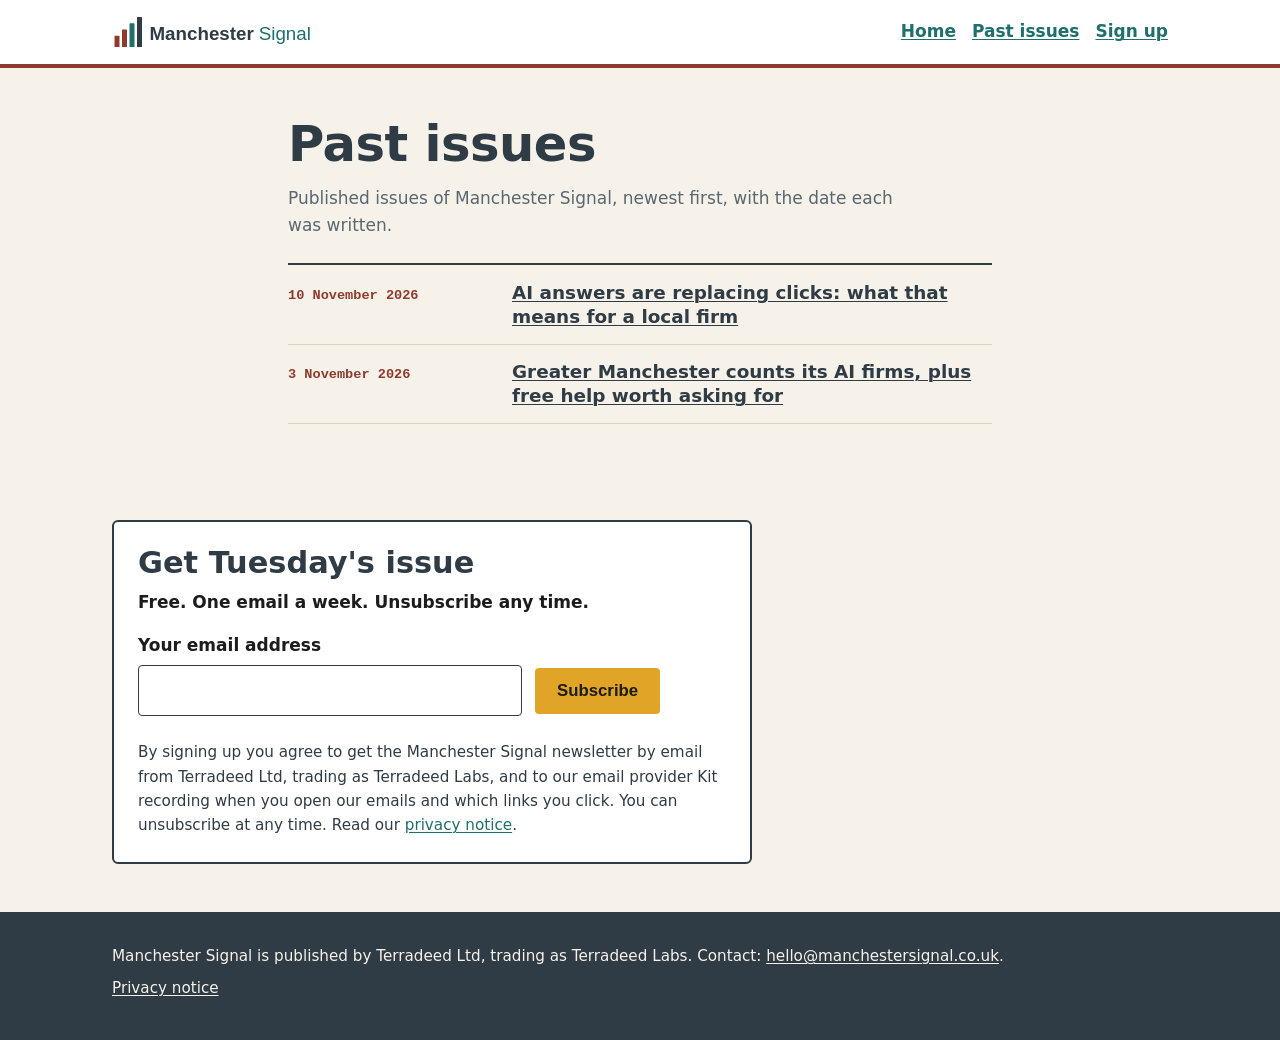
==== issues/index.html @ dba079d7 "Publish past issues and a free AI tool audit Add a newest-first issue archive, web versions of the 3" ====
<!doctype html>
<html lang="en-GB">
<head>
<meta charset="utf-8">
<meta name="viewport" content="width=device-width, initial-scale=1, viewport-fit=cover">
<title>Past issues: Manchester Signal</title>
<meta name="description" content="Past issues of Manchester Signal, practical AI news for North West businesses. Listed newest first, with the date each was written.">
<link rel="canonical" href="https://manchestersignal.co.uk/issues/">
<link rel="stylesheet" href="/styles.css">
<link rel="icon" href="/logo.svg" type="image/svg+xml">
<meta property="og:title" content="Past issues: Manchester Signal">
<meta property="og:description" content="Past issues of Manchester Signal, practical AI news for North West businesses. Listed newest first, with the date each was written.">
<meta property="og:image" content="https://manchestersignal.co.uk/og-image.png">
<meta property="og:image:width" content="1200">
<meta property="og:image:height" content="627">
<meta property="og:image:alt" content="Manchester Signal: Practical AI news for North West businesses, every Tuesday.">
<meta property="og:url" content="https://manchestersignal.co.uk/issues/">
<meta property="og:type" content="website">
<meta name="twitter:card" content="summary_large_image">
</head>
<body>
<a class="skip" href="#main">Skip to content</a>
<header class="site">
  <div class="wrap">
    <a href="/index.html" aria-label="Manchester Signal home"><img src="/logo.svg" alt="Manchester Signal" width="225" height="40"></a>
    <nav aria-label="Main">
      <a href="/index.html">Home</a>
      <a href="/issues/" aria-current="page">Past issues</a>
      <a href="#signup">Sign up</a>
    </nav>
  </div>
</header>

<main id="main">
  <section>
    <div class="wrap prose">
      <h1>Past issues</h1>
      <p class="intro">Published issues of Manchester Signal, newest first, with the date each was written.</p>
      <ul class="archive">
        <li>
          <time datetime="2026-11-10">10 November 2026</time>
          <a href="001.html">AI answers are replacing clicks: what that means for a local firm</a>
        </li>
        <li>
          <time datetime="2026-11-03">3 November 2026</time>
          <a href="000.html">Greater Manchester counts its AI firms, plus free help worth asking for</a>
        </li>
      </ul>
    </div>
  </section>

  <section id="signup" aria-labelledby="signup-title">
    <div class="wrap">
      <div class="signup">
        <h2 id="signup-title">Get Tuesday's issue</h2>
        <p class="terms">Free. One email a week. Unsubscribe any time.</p>
        <form action="https://app.kit.com/forms/10103367/subscriptions" method="post">
          <label for="signup-email" style="display: block; font-weight: 600; margin: 0 0 .35rem;">Your email address</label>
          <input id="signup-email" type="email" name="email_address" autocomplete="email" required style="font: inherit; width: 100%; max-width: 24rem; padding: .7rem .8rem; border: 1px solid #2F3B45; border-radius: 4px; margin: 0 .5rem .5rem 0;">
          <button type="submit" class="button">Subscribe</button>
        </form>
        <p class="consent">By signing up you agree to get the Manchester Signal newsletter by email from Terradeed Ltd, trading as Terradeed Labs, and to our email provider Kit recording when you open our emails and which links you click. You can unsubscribe at any time. Read our <a href="/privacy.html">privacy notice</a>.</p>
      </div>
    </div>
  </section>
</main>

<footer class="site">
  <div class="wrap">
    <p>Manchester Signal is published by Terradeed Ltd, trading as Terradeed Labs. Contact: <a href="mailto:hello@manchestersignal.co.uk">hello@manchestersignal.co.uk</a>.</p>
    <p><a href="/privacy.html">Privacy notice</a></p>
  </div>
</footer>
</body>
</html>
---- styles.css ----
/* Manchester Signal: plain, fast, accessible. System fonts, no external requests.
   Layout: one column of full-width bands (header, slate hero, sections, slate footer),
   content capped at 68rem. Palette and type from branding.md. */
:root {
  --slate: #2F3B45;   /* headings, hero, footer */
  --brick: #8C3B2E;   /* accents, rules */
  --teal: #1F6F6B;    /* links */
  --gold: #E0A526;    /* buttons and highlights only, never text on light */
  --paper: #F6F2EA;   /* page background */
  --ink: #1C1C1C;     /* body text */
  --stone: #5A6670;   /* secondary text */
  --white: #FFFFFF;
  --line: #D9D2C3;
  --cream: #FFF6DD;
  --font-display: Archivo, "Source Sans 3", system-ui, Arial, sans-serif;
  --font-body: "Source Sans 3", system-ui, -apple-system, "Segoe UI", Roboto, Arial, sans-serif;
  --font-mono: ui-monospace, Menlo, Consolas, monospace;
  color-scheme: light;
}
* { box-sizing: border-box; }
html { font-size: 100%; }
body {
  margin: 0;
  font-family: var(--font-body);
  font-size: 1.0625rem;
  line-height: 1.6;
  color: var(--ink);
  background: var(--paper);
}
a { color: var(--teal); text-decoration-thickness: 1px; text-underline-offset: 2px; }
a:hover { color: var(--brick); }
a:focus-visible, button:focus-visible, input:focus-visible {
  outline: 3px solid var(--gold); outline-offset: 2px;
}
.skip { position: absolute; left: -9999px; }
.skip:focus { left: 1rem; top: 1rem; background: var(--slate); color: var(--paper); padding: .5rem 1rem; z-index: 10; }
.wrap {
  max-width: 68rem; margin: 0 auto;
  padding-left: max(16px, env(safe-area-inset-left, 0px));
  padding-right: max(16px, env(safe-area-inset-right, 0px));
}
h1, h2, h3 { font-family: var(--font-display); line-height: 1.15; color: var(--slate); text-wrap: balance; }
h1 { font-size: clamp(2rem, 5vw, 3.1rem); margin: 0 0 1rem; letter-spacing: -.01em; }
h2 { font-size: clamp(1.4rem, 3vw, 1.9rem); margin: 0 0 1rem; }
h3 { font-size: 1.15rem; margin: 0 0 .35rem; }

.draft-banner { background: var(--brick); color: var(--white); padding-block: .6rem; font-weight: 700; font-size: .95rem; }

header.site { background: var(--white); border-bottom: 4px solid var(--brick); }
header.site .wrap { display: flex; align-items: center; justify-content: space-between; gap: .75rem 1rem; padding-block: .75rem; flex-wrap: wrap; }
header.site img { height: 40px; width: auto; display: block; }
header.site nav { display: flex; gap: 1rem; flex-wrap: wrap; }
header.site nav a { font-weight: 600; }

/* Hero */
.hero { background: var(--slate); color: var(--paper); padding-block: 3.25rem 3.5rem; position: relative; overflow: hidden; }
.hero .wrap { position: relative; }
.hero h1 { color: var(--white); max-width: 22ch; }
.hero .kicker { color: var(--gold); font-weight: 700; letter-spacing: .06em; text-transform: uppercase; font-size: .9rem; margin: 0 0 .75rem; }
.hero .lede { font-size: 1.25rem; max-width: 38rem; margin: 0 0 .75rem; }
.hero .who { max-width: 38rem; margin: 0 0 1.75rem; color: #D8DEE2; }
.hero .bars { position: absolute; right: max(16px, env(safe-area-inset-right, 0px)); bottom: -3.5rem; display: flex; align-items: flex-end; gap: 14px; opacity: .16; pointer-events: none; }
.hero .bars span { display: block; width: 34px; border-radius: 3px; background: var(--paper); }
.hero .bars span:nth-child(1) { height: 70px; }
.hero .bars span:nth-child(2) { height: 120px; }
.hero .bars span:nth-child(3) { height: 170px; }
.hero .bars span:nth-child(4) { height: 220px; }
@media (max-width: 720px) { .hero .bars { display: none; } }

.button { display: inline-block; background: var(--gold); color: var(--ink); font-weight: 700; padding: .8rem 1.35rem; border-radius: 4px; text-decoration: none; border: 0; font-size: 1.05rem; cursor: pointer; }
.button:hover { background: #F0B83A; color: var(--ink); }
.hero .small { font-size: .95rem; color: #D8DEE2; margin: .75rem 0 0; }

.region { background: var(--white); border-bottom: 1px solid var(--line); }
.region p { margin: 0; padding-block: .85rem; color: var(--stone); font-size: .98rem; }
.region strong { color: var(--slate); }

section { padding-block: 3rem; }
section.alt { background: var(--white); }
.intro { max-width: 40rem; margin: -.25rem 0 1.5rem; color: var(--stone); }

/* Issue sections: a real running order, so numbered */
ol.sections { list-style: none; padding: 0; margin: 0; display: grid; gap: 1rem; grid-template-columns: repeat(auto-fit, minmax(14rem, 1fr)); counter-reset: s; }
ol.sections li { counter-increment: s; background: var(--white); border: 1px solid var(--line); border-top: 4px solid var(--slate); border-radius: 4px; padding: 1rem 1.1rem 1.15rem; min-width: 0; }
ol.sections li h3::before { content: counter(s) ". "; color: var(--brick); }
ol.sections li p { margin: 0; }
ol.sections li.labelled { border-top-color: var(--brick); }

/* Example headlines, set like a contents list */
.examples { list-style: none; margin: 0; padding: 0; max-width: 46rem; border-top: 2px solid var(--slate); }
.examples li { display: grid; grid-template-columns: 2.5rem 1fr; gap: .75rem; padding-block: .9rem; border-bottom: 1px solid var(--line); align-items: baseline; }
.examples .tag { font-family: var(--font-mono); font-size: .8rem; color: var(--brick); font-weight: 700; }
.examples .h { font-family: var(--font-display); font-weight: 700; font-size: 1.15rem; color: var(--slate); line-height: 1.3; min-width: 0; }
.examples-note { color: var(--stone); font-size: .95rem; margin: 1rem 0 0; max-width: 46rem; }

/* Signup */
.signup { background: var(--white); border: 2px solid var(--slate); border-radius: 6px; padding: 1.5rem; max-width: 40rem; }
.signup h2 { margin-bottom: .5rem; }
.signup .terms { font-weight: 600; margin: 0 0 1rem; }
.placeholder { background: var(--cream); border: 1px dashed var(--gold); padding: .75rem 1rem; border-radius: 4px; font-family: var(--font-mono); font-size: .9rem; }
.placeholder .button { margin-top: .75rem; font-family: var(--font-body); opacity: .55; cursor: not-allowed; }
.consent { font-size: .95rem; color: var(--slate); margin: 1rem 0 0; }
.also { font-size: .95rem; margin: 1.1rem 0 0; }

footer.site { background: var(--slate); color: var(--paper); padding-block: 2rem; font-size: .95rem; }
footer.site a { color: var(--paper); }
footer.site p { margin: 0 0 .5rem; }

.prose { max-width: 46rem; }
.prose h2 { margin-top: 2rem; }
.prose .note { background: var(--cream); border-left: 3px solid var(--gold); padding: .5rem .75rem; }

.archive { list-style: none; margin: 0; padding: 0; max-width: 46rem; border-top: 2px solid var(--slate); }
.archive li { display: grid; grid-template-columns: 13rem 1fr; gap: .2rem 1rem; padding-block: .95rem; border-bottom: 1px solid var(--line); align-items: baseline; }
.archive time { font-family: var(--font-mono); font-size: .85rem; color: var(--brick); font-weight: 700; }
.archive a { font-family: var(--font-display); font-weight: 700; font-size: 1.15rem; color: var(--slate); line-height: 1.3; }
@media (max-width: 640px) { .archive li { grid-template-columns: 1fr; } }

.article h1 { font-size: clamp(1.75rem, 4vw, 2.4rem); }
.article p { margin: 0 0 1rem; }
.article h2 { font-size: clamp(1.25rem, 2.4vw, 1.55rem); }
.article h3 { margin-top: 1.25rem; }
.article ul, .article ol { margin: 0 0 1rem; padding-left: 1.3rem; }
.article li { margin: 0 0 .45rem; }
.article .mast { font-weight: 700; color: var(--slate); font-size: 1.15rem; margin-bottom: .35rem; }
.article .note { margin: 0 0 1.25rem; }
.article .note p:last-child { margin-bottom: 0; }
.article .download { margin: 0 0 1.25rem; }
.article .fine { color: var(--stone); font-size: .95rem; margin: .75rem 0 0; }
.article .table-scroll { overflow-x: auto; margin: 0 0 1rem; }
.article table { width: 100%; border-collapse: collapse; background: var(--white); font-size: .95rem; min-width: 44rem; }
.article th, .article td { border: 1px solid var(--line); padding: .6rem .65rem; text-align: left; vertical-align: top; }
.article th { background: var(--slate); color: var(--paper); font-weight: 600; }
.article tbody td { height: 2.75rem; }
.article a:not(.button) { overflow-wrap: anywhere; }
@media (prefers-reduced-motion: no-preference) { html { scroll-behavior: smooth; } }
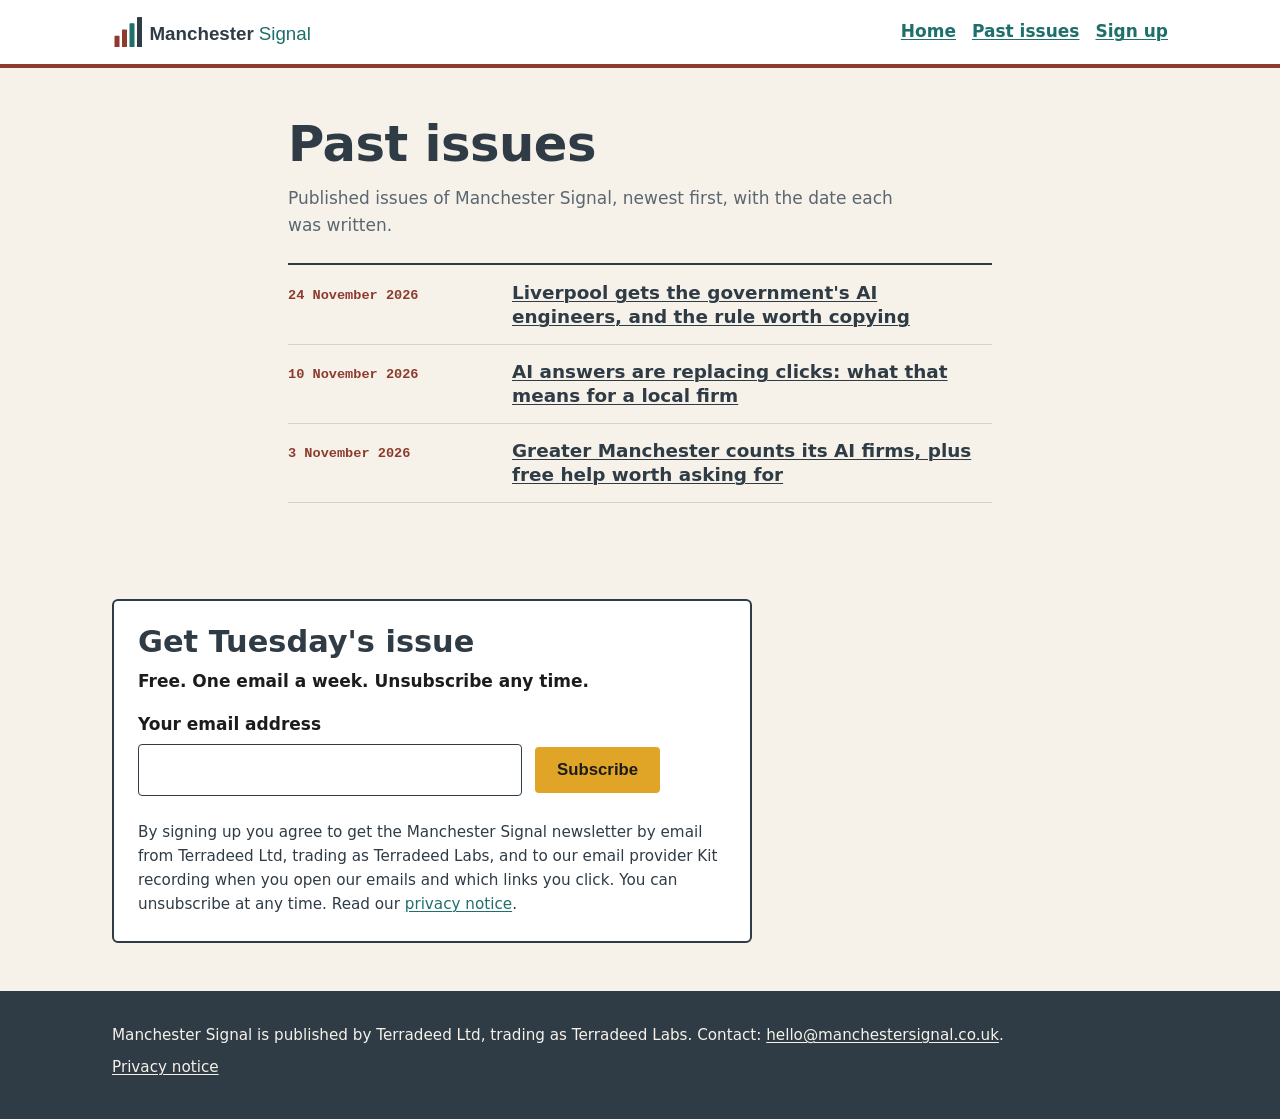
==== commit 67ce180c: "Publish issue 003 web copy, add sitemap.xml and robots.txt Add the 24 November 2026 issue to the pas" ====
--- a/issues/index.html
+++ b/issues/index.html
@@ -38,6 +38,10 @@
       <p class="intro">Published issues of Manchester Signal, newest first, with the date each was written.</p>
       <ul class="archive">
         <li>
+          <time datetime="2026-11-24">24 November 2026</time>
+          <a href="003.html">Liverpool gets the government's AI engineers, and the rule worth copying</a>
+        </li>
+        <li>
           <time datetime="2026-11-10">10 November 2026</time>
           <a href="001.html">AI answers are replacing clicks: what that means for a local firm</a>
         </li>
